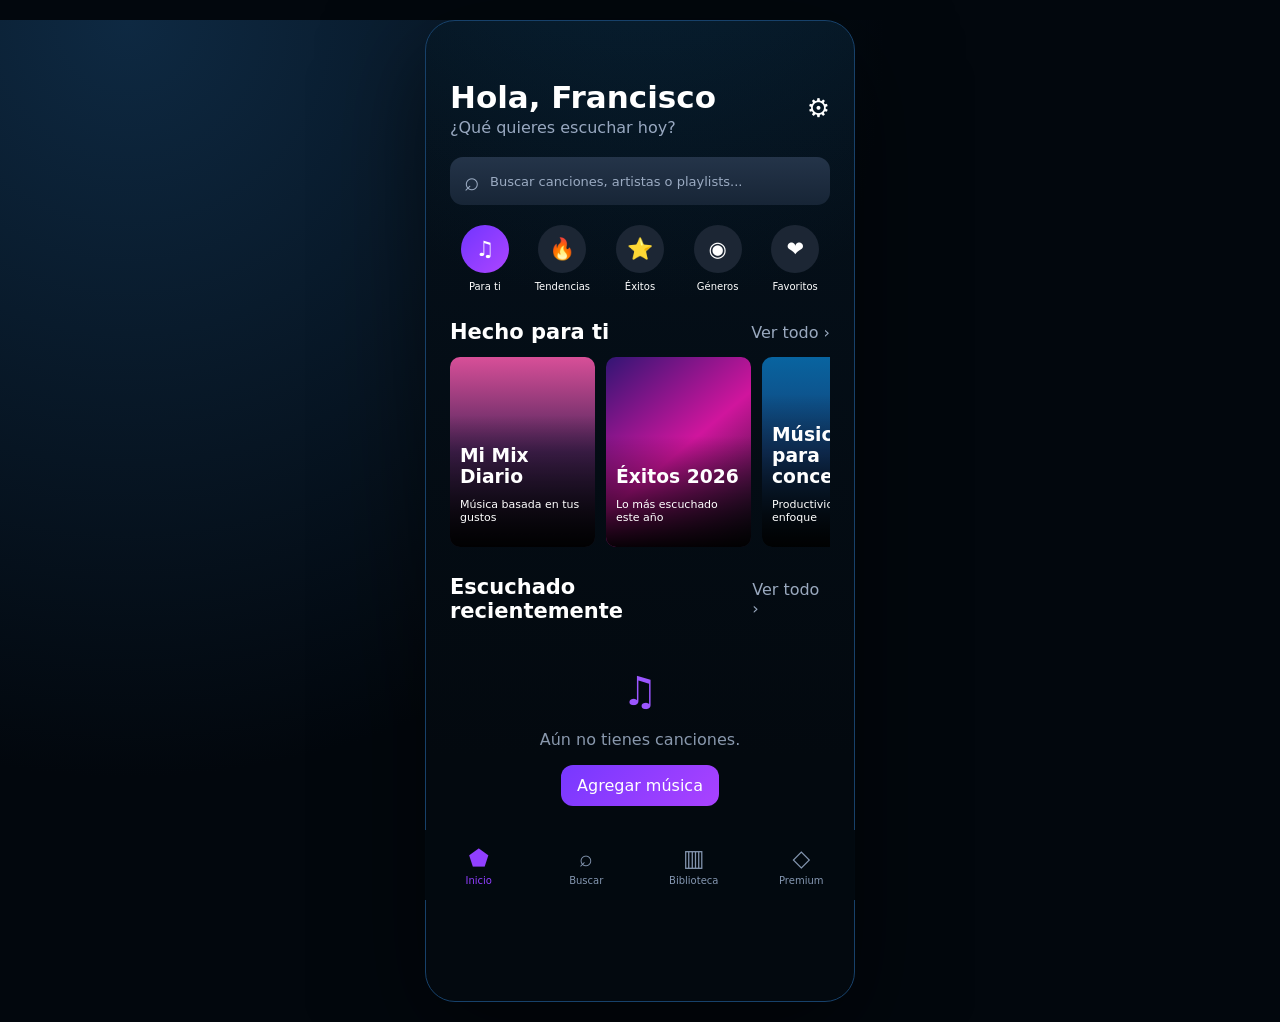
==== index.html @ e2c23f28 "Add files via upload" ====
<!DOCTYPE html>
<html lang="es">
<head>
  <meta charset="UTF-8">

  <meta
    name="viewport"
    content="width=device-width, initial-scale=1, viewport-fit=cover"
  >

  <meta
    name="theme-color"
    content="#06111b"
  >

  <meta
    name="apple-mobile-web-app-capable"
    content="yes"
  >

  <meta
    name="apple-mobile-web-app-status-bar-style"
    content="black-translucent"
  >

  <link
    rel="manifest"
    href="manifest.json"
  >

  <link
    rel="stylesheet"
    href="styles.css"
  >

  <title>Nova Music</title>
</head>

<body>

<main
  class="phone"
  data-page="home"
>

  <!-- STATUS BAR -->

  <div class="status-bar">


   
  </div>


  <!-- INICIO -->

  <section class="view active">


    <!-- HEADER -->

    <header class="home-header">

      <div>

        <h1>
          Hola, Francisco
        </h1>

        <p>
          ¿Qué quieres escuchar hoy?
        </p>

      </div>


      <a
        class="settings-btn"
        href="ajustes.html"
      >
        ⚙
      </a>

    </header>



    <!-- BUSCADOR -->

    <a
      href="buscar.html"
      class="search-box fake-search"
    >

      <span class="search-icon">
        ⌕
      </span>

      <span>
        Buscar canciones, artistas o playlists...
      </span>

    </a>



    <!-- CATEGORÍAS -->

    <div class="categories">


      <!-- PARA TI -->

      <a
        class="category"
        href="parati.html"
      >

        <div class="category-icon purple">
          ♫
        </div>

        <span>
          Para ti
        </span>

      </a>



      <!-- TENDENCIAS -->

      <a
        class="category"
        href="tendencias.html"
      >

        <div class="category-icon">
          🔥
        </div>

        <span>
          Tendencias
        </span>

      </a>



      <!-- ÉXITOS -->

      <a
        class="category"
        href="exitos.html"
      >

        <div class="category-icon">
          ⭐
        </div>

        <span>
          Éxitos
        </span>

      </a>



      <!-- GÉNEROS -->

      <a
        class="category"
        href="generos.html"
      >

        <div class="category-icon">
          ◉
        </div>

        <span>
          Géneros
        </span>

      </a>



      <!-- FAVORITOS -->

      <a
        class="category"
        href="favoritos.html"
      >

        <div class="category-icon">
          ❤
        </div>

        <span>
          Favoritos
        </span>

      </a>

    </div>



    <!-- HECHO PARA TI -->

    <div class="section-header">

      <h2>
        Hecho para ti
      </h2>

      <a href="parati.html">
        Ver todo ›
      </a>

    </div>



    <div class="mix-container">


      <!-- MIX -->

      <a
        class="mix-card mix1"
        href="parati.html"
      >

        <div class="mix-overlay">

          <h3>
            Mi Mix Diario
          </h3>

          <p>
            Música basada en tus gustos
          </p>

        </div>

      </a>



      <!-- ÉXITOS -->

      <a
        class="mix-card mix2"
        href="exitos.html"
      >

        <div class="mix-overlay">

          <h3>
            Éxitos 2026
          </h3>

          <p>
            Lo más escuchado este año
          </p>

        </div>

      </a>



      <!-- CONCENTRACIÓN -->

      <a
        class="mix-card mix3"
        href="generos.html"
      >

        <div class="mix-overlay">

          <h3>
            Música para concentrarte
          </h3>

          <p>
            Productividad y enfoque
          </p>

        </div>

      </a>

    </div>



    <!-- RECIENTES -->

    <div class="section-header recent-header">

      <h2>
        Escuchado recientemente
      </h2>

      <a href="biblioteca.html">
        Ver todo ›
      </a>

    </div>



    <!-- LISTA -->

    <div
      id="homeSongList"
      class="song-list"
    >
    </div>



    <!-- VACÍO -->

    <div
      id="emptyHome"
      class="empty-state"
    >

      <div class="empty-music">
        ♫
      </div>

      <p>
        Aún no tienes canciones.
      </p>

      <button
        data-action="add-music"
      >
        Agregar música
      </button>

    </div>

  </section>



  <!-- MINI PLAYER -->

  <div
    id="globalMiniPlayer"
    class="mini-player hidden"
  >

    <div class="mini-cover">
      ♫
    </div>


    <div class="mini-info">

      <strong id="miniTitle">
        Sin canción
      </strong>

      <span id="miniArtist">
        Archivo local
      </span>

    </div>


    <button
      id="miniPlayBtn"
      aria-label="Reproducir"
    >
      ▶
    </button>


    <a
      href="reproductor.html"
      class="queue-link"
    >
      ☷
    </a>

  </div>



  <!-- NAV INFERIOR -->

  <nav class="bottom-nav">


    <!-- INICIO -->

    <a
      href="index.html"
      class="nav-button"
      data-page="home"
    >

      <span>
        ⬟
      </span>

      <small>
        Inicio
      </small>

    </a>



    <!-- BUSCAR -->

    <a
      href="buscar.html"
      class="nav-button"
      data-page="search"
    >

      <span>
        ⌕
      </span>

      <small>
        Buscar
      </small>

    </a>



    <!-- BIBLIOTECA -->

    <a
      href="biblioteca.html"
      class="nav-button"
      data-page="library"
    >

      <span>
        ▥
      </span>

      <small>
        Biblioteca
      </small>

    </a>



    <!-- PREMIUM -->

    <a
      href="premium.html"
      class="nav-button"
      data-page="premium"
    >

      <span>
        ◇
      </span>

      <small>
        Premium
      </small>

    </a>

  </nav>



  <!-- ARCHIVO DE MÚSICA -->

  <input
    id="fileInput"
    type="file"
    accept="audio/*"
    multiple
    hidden
  >



  <!-- AUDIO -->

  <audio
    id="audio"
    preload="metadata"
  >
  </audio>


  <script src="app.js"></script>

</main>

</body>
</html>
---- styles.css ----
:root {

    --bg: #06101a;

    --panel: #111d2b;

    --panel2: #19283a;

    --text: #ffffff;

    --muted: #8998ad;

    --purple: #8e3fff;

    --purple2: #b34fff;

    --green: #16d887;

    --danger: #ff6678;

}


* {

    box-sizing: border-box;

}


html,
body {

    margin: 0;

    min-height: 100%;

    background: #02070d;

    color: white;

    font-family:

        Inter,
        system-ui,
        -apple-system,
        "Segoe UI",
        sans-serif;

}


body {

    background:

        radial-gradient(

            circle at 10% 0%,

            #0e2942,

            #02070d 50%

        );

}


a {

    text-decoration: none;

    color: inherit;

}


button,
input {

    font: inherit;

}


button {

    cursor: pointer;

}


/* APP */

.phone {

    width: 100%;

    max-width: 430px;

    min-height: 100vh;

    margin: auto;

    position: relative;

    background:

        radial-gradient(

            circle at 50% -20%,

            rgba(14, 70, 107, .35),

            transparent 40%

        ),

        linear-gradient(

            180deg,

            #05111c,

            #03090f 75%

        );

    overflow: hidden;

}


/* STATUS */

.status-bar {

    height: 44px;

    padding:

        calc(env(safe-area-inset-top) + 12px)

        26px

        0;

    display: flex;

    justify-content: space-between;

    align-items: center;

    font-weight: 800;

    font-size: 14px;

}


.status-icons {

    font-size: 11px;

}


/* VIEW */

.view {

    min-height: calc(100vh - 44px);

    padding:

        14px

        24px

        160px;

}


/* HEADER */

.home-header,
.page-header,
.section-header,
.player-header,
.player-info,
.time {

    display: flex;

    justify-content: space-between;

    align-items: center;

}


.home-header h1,
.page-header h1 {

    margin: 0;

    font-size: 31px;

}


.home-header p {

    margin: 3px 0 0;

    color: #98a8c0;

}


.settings-btn {

    font-size: 26px;

}


/* SEARCH */

.search-box {

    height: 48px;

    margin-top: 20px;

    padding: 0 14px;

    border-radius: 13px;

    display: flex;

    align-items: center;

    gap: 10px;

    background:

        linear-gradient(

            #243449,

            #172536

        );

}


.search-box input {

    flex: 1;

    border: 0;

    outline: 0;

    background: transparent;

    color: white;

}


.fake-search {

    color: #9babc2;

    font-size: 13px;

}


.search-icon {

    font-size: 26px;

}


/* CATEGORIES */

.categories {

    display: grid;

    grid-template-columns:

        repeat(5, 1fr);

    gap: 8px;

    margin-top: 20px;

}


.category {

    text-align: center;

    font-size: 10px;

}


.category-icon {

    width: 48px;

    height: 48px;

    margin:

        0 auto 8px;

    display: grid;

    place-items: center;

    border-radius: 50%;

    background: #1c2634;

    font-size: 21px;

}


.category-icon.purple {

    background:

        linear-gradient(

            135deg,

            #7135ff,

            #ad45ff

        );

}


/* SECTIONS */

.section-header {

    margin-top: 28px;

}


.section-header h2 {

    margin: 0;

    font-size: 21px;

}


.section-header a,
.section-header button {

    border: 0;

    background: none;

    color: #9aa9bf;

}


/* CARDS */

.mix-container {

    display: flex;

    gap: 11px;

    overflow-x: auto;

    margin-top: 13px;

    scrollbar-width: none;

}


.mix-container::-webkit-scrollbar {

    display: none;

}


.mix-card {

    min-width: 145px;

    width: 145px;

    height: 190px;

    position: relative;

    overflow: hidden;

    border-radius: 10px;

}


.mix1 {

    background:

        linear-gradient(

            #d84f98,

            #4b245a,

            #151424

        );

}


.mix2 {

    background:

        linear-gradient(

            140deg,

            #321574,

            #d0159d,

            #121322

        );

}


.mix3 {

    background:

        linear-gradient(

            #0864a0,

            #143e74,

            #071927

        );

}


.mix-overlay {

    position: absolute;

    left: 0;

    right: 0;

    bottom: 0;

    padding:

        30px

        10px

        12px;

    background:

        linear-gradient(

            transparent,

            rgba(0,0,0,.95)

        );

}


.mix-overlay h3 {

    margin: 0;

}


.mix-overlay p {

    font-size: 11px;

}


/* SONGS */

.song-list {

    margin-top: 10px;

}


.song-item {

    display: grid;

    grid-template-columns:

        48px

        1fr

        36px;

    gap: 12px;

    align-items: center;

    padding: 8px 0;

}


.song-cover {

    width: 48px;

    height: 48px;

    border-radius: 6px;

    display: grid;

    place-items: center;

    background:

        linear-gradient(

            145deg,

            #ee315f,

            #351563

        );

}


.song-info {

    min-width: 0;

}


.song-info strong,
.song-info span {

    display: block;

    overflow: hidden;

    white-space: nowrap;

    text-overflow: ellipsis;

}


.song-info span {

    margin-top: 4px;

    color: #8798b1;

    font-size: 12px;

}


.song-more {

    border: 0;

    background: transparent;

    color: #889ab5;

    font-size: 20px;

}


/* EMPTY */

.empty-state {

    padding: 35px 0;

    text-align: center;

    color: #8998ad;

}


.empty-state.hidden,
.hidden {

    display: none !important;

}


.empty-music {

    color: #9b56ff;

    font-size: 40px;

}


.empty-state button {

    padding: 11px 16px;

    border: 0;

    border-radius: 12px;

    color: white;

    background:

        linear-gradient(

            135deg,

            #7738ff,

            #aa42ff

        );

}


/* NAV */

.bottom-nav {

    position: fixed;

    left: 50%;

    bottom: 0;

    transform:

        translateX(-50%);

    width:

        min(100%, 430px);

    height: 70px;

    display: grid;

    grid-template-columns:

        repeat(4,1fr);

    background:

        rgba(

            3,
            10,
            16,
            .98

        );

    z-index: 20;

}


.nav-button {

    display: flex;

    flex-direction: column;

    align-items: center;

    justify-content: center;

    color: #8496b0;

    gap: 4px;

}


.nav-button span {

    font-size: 23px;

}


.nav-button small {

    font-size: 10px;

}


.nav-button.active {

    color: #913fff;

}


/* MINI PLAYER */

.mini-player {

    position: fixed;

    left: 50%;

    bottom: 69px;

    transform:

        translateX(-50%);

    width:

        min(

            calc(100% - 20px),

            410px

        );

    height: 63px;

    display: grid;

    grid-template-columns:

        46px

        1fr

        36px

        36px;

    gap: 9px;

    align-items: center;

    padding:

        8px 10px;

    border-radius:

        15px 15px 0 0;

    background:

        rgba(

            17,
            29,
            41,
            .97

        );

    z-index: 19;

}


.mini-cover {

    width: 46px;

    height: 46px;

    display: grid;

    place-items: center;

    border-radius: 5px;

    background:

        linear-gradient(

            #e42d65,

            #35124f

        );

}


.mini-info {

    min-width: 0;

}


.mini-info strong,
.mini-info span {

    display: block;

    white-space: nowrap;

    overflow: hidden;

    text-overflow: ellipsis;

}


.mini-info span {

    color: #8fa0b7;

    font-size: 11px;

}


.mini-player button {

    border: 0;

    background: transparent;

    color: white;

    font-size: 22px;

}


/* TABS */

.tabs {

    display: flex;

    gap: 10px;

    overflow-x: auto;

}


.tab {

    border: 0;

    border-radius: 22px;

    padding:

        9px 15px;

    color: white;

    background: #152231;

}


.tab.active {

    background:

        linear-gradient(

            135deg,

            #7a3cff,

            #a94cff

        );

}


/* PLAYER */

.player-header {

    text-align: center;

}


.player-header strong,
.player-header small {

    display: block;

}


.player-header small {

    color: #93a2b5;

}


.round-button {

    width: 42px;

    height: 42px;

    border: 0;

    border-radius: 50%;

    background: transparent;

    color: white;

    font-size: 28px;

}


.album-cover {

    width: 100%;

    aspect-ratio: 1;

    margin-top: 25px;

    display: grid;

    place-items: center;

    border-radius: 18px;

    background:

        radial-gradient(

            circle at 50% 20%,

            #e5579c,

            #48235a 40%,

            #0b1522 72%

        );

}


.album-note {

    color: #b963ff;

    font-size: 100px;

}


.player-info {

    margin-top: 23px;

}


.player-info h2 {

    margin: 0;

    font-size: 28px;

}


.player-info p {

    color: #93a3ba;

}


.favorite {

    border: 0;

    background: transparent;

    color: #16d887;

    font-size: 30px;

}


.seek {

    width: 100%;

    margin-top: 25px;

    accent-color: #9d48ff;

}


.time {

    color: #8797ac;

    font-size: 12px;

}


.player-controls {

    margin-top: 18px;

    display: grid;

    grid-template-columns:

        repeat(5,1fr);

    align-items: center;

}


.player-controls button {

    border: 0;

    background: none;

    color: white;

    font-size: 26px;

}


.main-play {

    width: 70px;

    height: 70px;

    border-radius: 50% !important;

    background: #182433 !important;

}


.delete-song {

    display: block;

    margin:

        35px auto;

    border: 0;

    border-radius: 11px;

    padding:

        11px 18px;

    color: #ff7385;

    background: #131e29;

}


/* FEATURE */

.feature-hero,
.premium-card {

    padding: 23px;

    border-radius: 22px;

    text-align: center;

    background:

        linear-gradient(

            145deg,

            #2c1c50,

            #101c2a

        );

}


.feature-icon {

    font-size: 55px;

}


.feature-hero p,
.premium-card p {

    color: #a7b6ca;

}


.feature-list {

    margin-top: 20px;

}


/* GENRES */

.genre-grid {

    display: grid;

    grid-template-columns:

        repeat(2,1fr);

    gap: 12px;

}


.genre-card {

    min-height: 100px;

    border: 0;

    border-radius: 16px;

    color: white;

    font-size: 17px;

    font-weight: bold;

    background:

        linear-gradient(

            135deg,

            #7135ff,

            #243d74

        );

}


/* PREMIUM */

.premium-card ul {

    padding: 0;

    list-style: none;

    text-align: left;

    line-height: 2;

}


.premium-badge {

    padding:

        6px 11px;

    border-radius: 20px;

    background: #9b45ff;

}


.primary-wide {

    width: 100%;

    padding: 13px;

    border: 0;

    border-radius: 12px;

    color: white;

    background:

        linear-gradient(

            135deg,

            #7135ff,

            #b34fff

        );

}


/* SETTINGS */

.settings-list {

    display: grid;

    gap: 12px;

}


.setting-row {

    width: 100%;

    padding: 16px;

    border: 0;

    border-radius: 16px;

    display: flex;

    align-items: center;

    justify-content: space-between;

    color: white;

    background: #101c29;

}


.setting-row div {

    text-align: left;

}


.setting-row span {

    display: block;

    margin-top: 4px;

    color: #8fa0b7;

    font-size: 12px;

}


.danger-row strong {

    color: #ff7182;

}


/* RESPONSIVE */

@media(max-width: 360px) {

    .view {

        padding-left: 16px;

        padding-right: 16px;

    }


    .category-icon {

        width: 42px;

        height: 42px;

    }


    .categories {

        gap: 3px;

    }

}


@media(min-width: 600px) {

    .phone {

        margin:

            20px auto;

        min-height: 850px;

        border:

            1px solid

            #17416a;

        border-radius: 30px;

        box-shadow:

            0 30px 100px

            rgba(0,0,0,.55);

    }

}
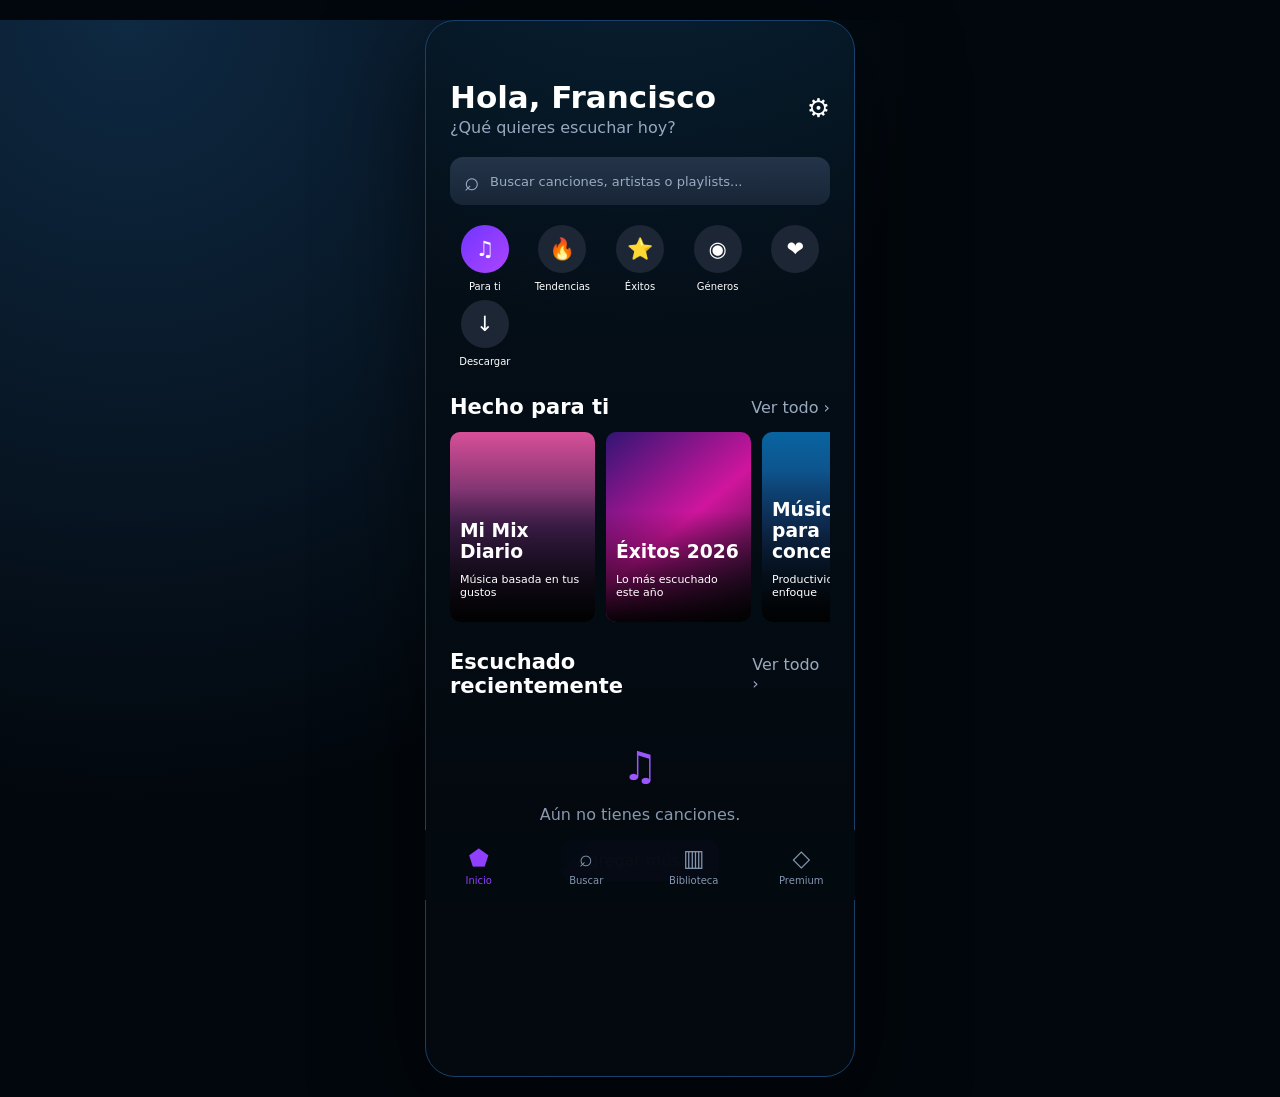
==== commit e531becb: "Add files via upload" ====
--- a/index.html
+++ b/index.html
@@ -196,9 +196,20 @@
           ❤
         </div>
 
-        <span>
-          Favoritos
-        </span>
+       <a
+  href="descargar.html"
+  class="category"
+>
+
+  <div class="category-icon">
+    ↓
+  </div>
+
+  <span>
+    Descargar
+  </span>
+
+</a>
 
       </a>
 
--- a/styles.css
+++ b/styles.css
@@ -1410,4 +1410,309 @@
 
     }
 
+}.download-form {
+
+    margin-top: 25px;
+
+    display: grid;
+
+    gap: 12px;
+
+}
+
+
+.download-form label {
+
+    color: #a8b7ca;
+
+    font-size: 13px;
+
+}
+
+
+.download-form input {
+
+    width: 100%;
+
+    padding: 13px 14px;
+
+    border: 1px solid rgba(255,255,255,.08);
+
+    border-radius: 12px;
+
+    outline: none;
+
+    background: #152230;
+
+    color: white;
+
+}
+
+
+.download-form input:focus {
+
+    border-color: #8e3fff;
+
+}
+
+
+.download-status {
+
+    min-height: 22px;
+
+    text-align: center;
+
+    color: #9eb0c6;
+
+    font-size: 13px;
+
+}.youtube-results {
+
+    margin-top: 20px;
+
+}
+
+
+.youtube-card {
+
+    overflow: hidden;
+
+    border-radius: 18px;
+
+    background: #111d2b;
+
+    border:
+
+        1px solid
+
+        rgba(255,255,255,.08);
+
+}
+
+
+.youtube-cover {
+
+    display: block;
+
+    width: 100%;
+
+    aspect-ratio: 16 / 9;
+
+    object-fit: cover;
+
+}
+
+
+.youtube-card-info {
+
+    padding: 15px;
+
+}
+
+
+.youtube-card-info h3 {
+
+    margin:
+
+        0
+
+        0
+
+        6px;
+
+    font-size: 17px;
+
+}
+
+
+.youtube-card-info p {
+
+    margin:
+
+        0
+
+        0
+
+        5px;
+
+    color: #9bacbf;
+
+}
+
+
+.youtube-card-info span {
+
+    display: block;
+
+    margin-bottom: 15px;
+
+    color: #778aa1;
+
+    font-size: 13px;
+
+}
+
+
+.loading-api {
+
+    padding: 30px;
+
+    text-align: center;
+
+    color: #9b60ff;
+
+}
+
+
+.api-error {
+
+    color: #ff6d7e;
+
+}.online-search-btn {
+
+    width: 100%;
+
+    margin-top: 12px;
+
+}
+
+
+.youtube-results {
+
+    margin-top: 18px;
+
+}
+
+
+.youtube-card {
+
+    overflow: hidden;
+
+    border-radius: 18px;
+
+    background: #111d2b;
+
+    border:
+
+        1px solid
+
+        rgba(255,255,255,.08);
+
+}
+
+
+.youtube-cover {
+
+    display: block;
+
+    width: 100%;
+
+    aspect-ratio: 16 / 9;
+
+    object-fit: cover;
+
+}
+
+
+.youtube-card-info {
+
+    padding: 16px;
+
+}
+
+
+.youtube-card-info h3 {
+
+    margin:
+
+        0
+
+        0
+
+        7px;
+
+    font-size: 17px;
+
+}
+
+
+.youtube-card-info p {
+
+    margin:
+
+        0
+
+        0
+
+        6px;
+
+    color: #9bacbf;
+
+}
+
+
+.youtube-card-info span {
+
+    display: block;
+
+    margin-bottom: 16px;
+
+    color: #778aa1;
+
+    font-size: 13px;
+
+}
+
+
+.loading-api {
+
+    padding: 30px;
+
+    text-align: center;
+
+    color: #a262ff;
+
+}
+
+
+.api-error {
+
+    padding: 12px;
+
+    color: #ff7182;
+
+    text-align: center;
+
+}
+
+
+.download-online:disabled {
+
+    opacity: .65;
+
+    cursor: wait;
+
+}
+
+
+.song-image {
+
+    width: 100%;
+
+    height: 100%;
+
+    border-radius: inherit;
+
+    object-fit: cover;
+
+}.download-message {
+    margin-top: 12px;
+    color: #9fb0c7;
+    font-size: 13px;
+    text-align: center;
+}
+
+.download-online:disabled {
+    opacity: .6;
+    cursor: wait;
 }
